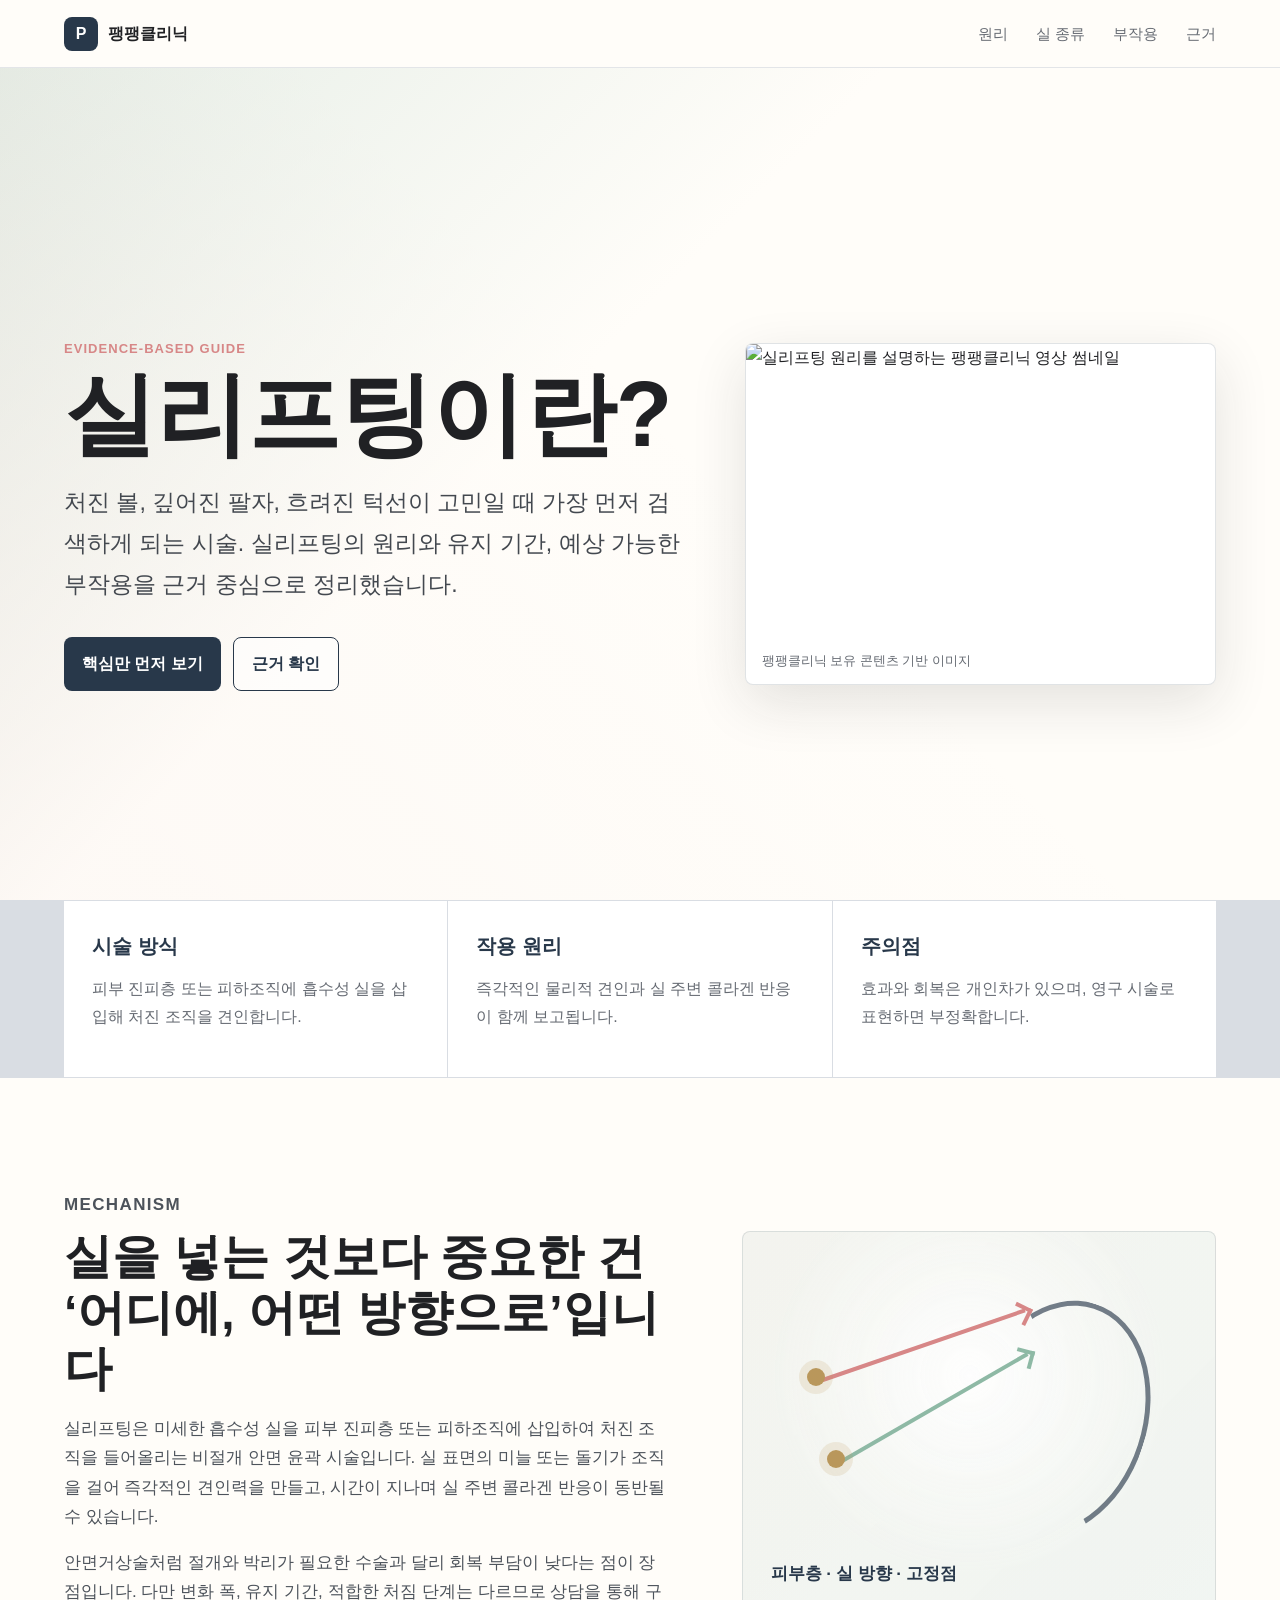
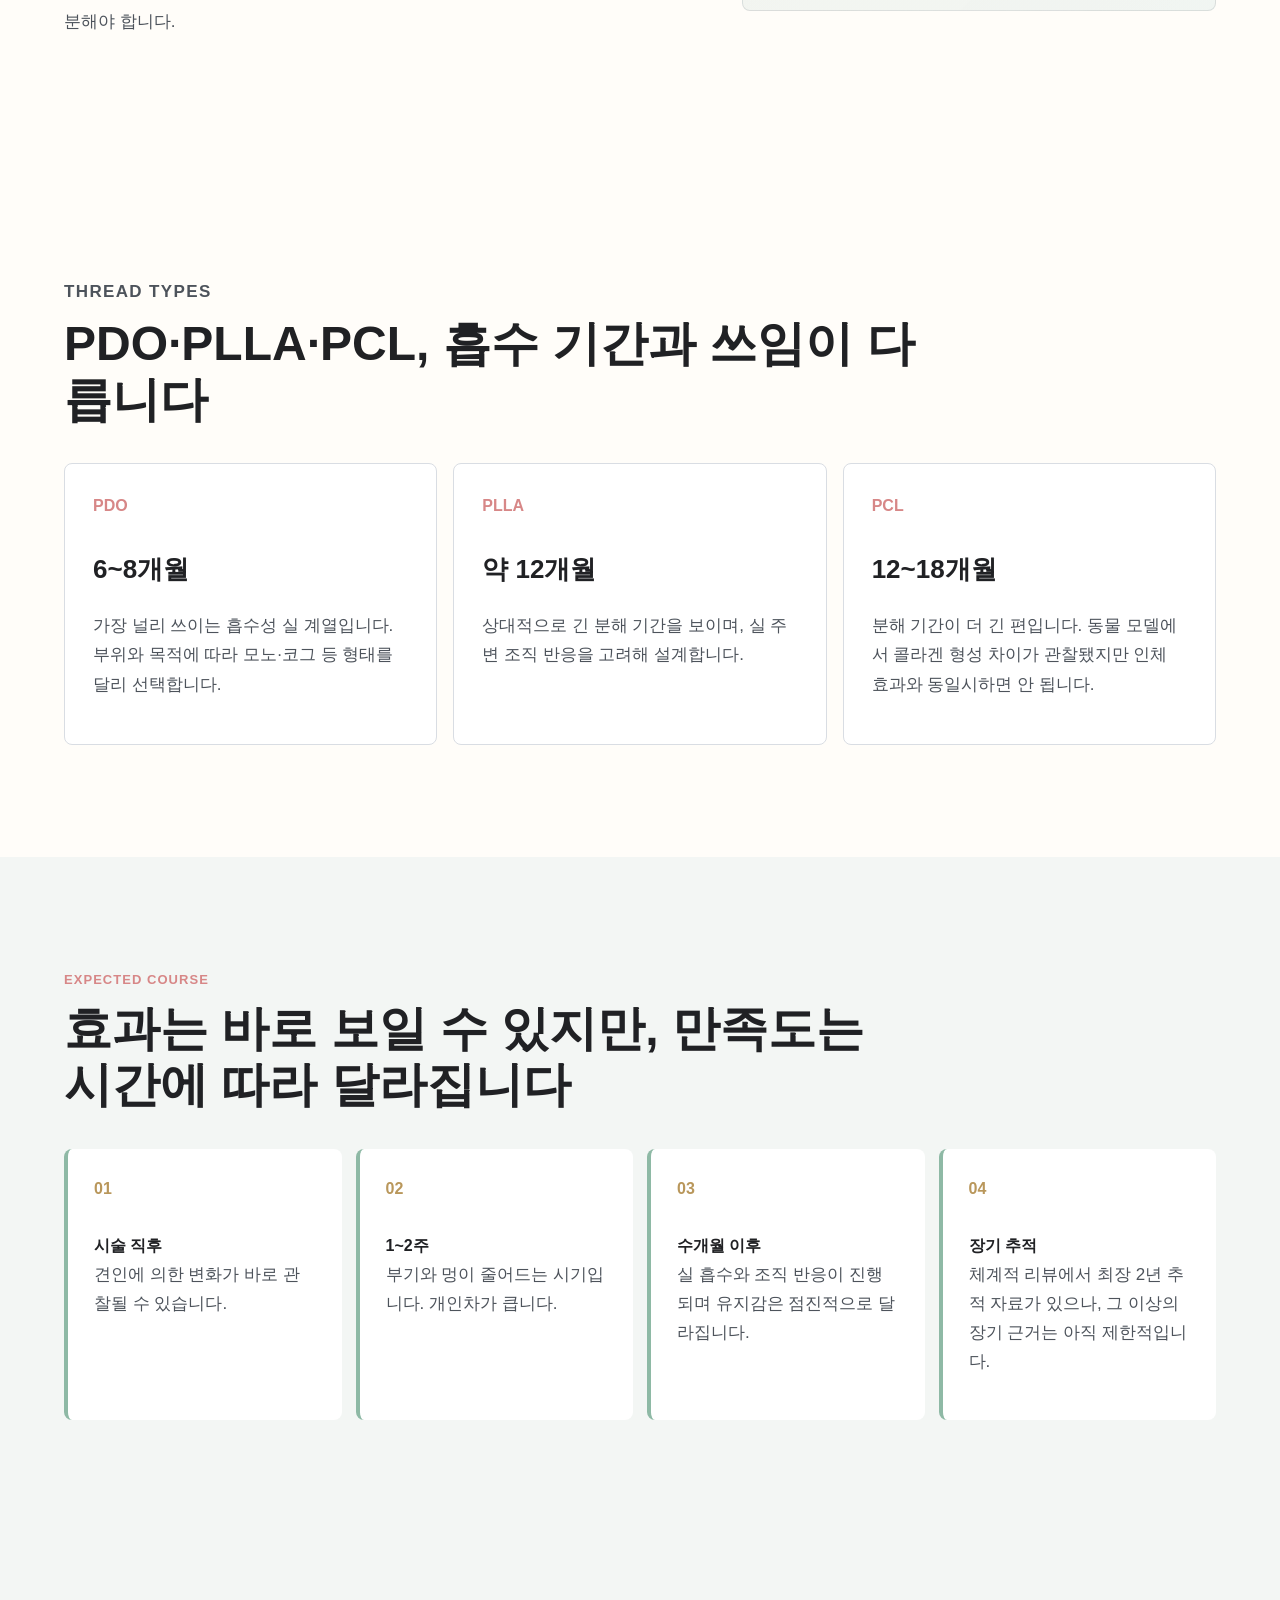
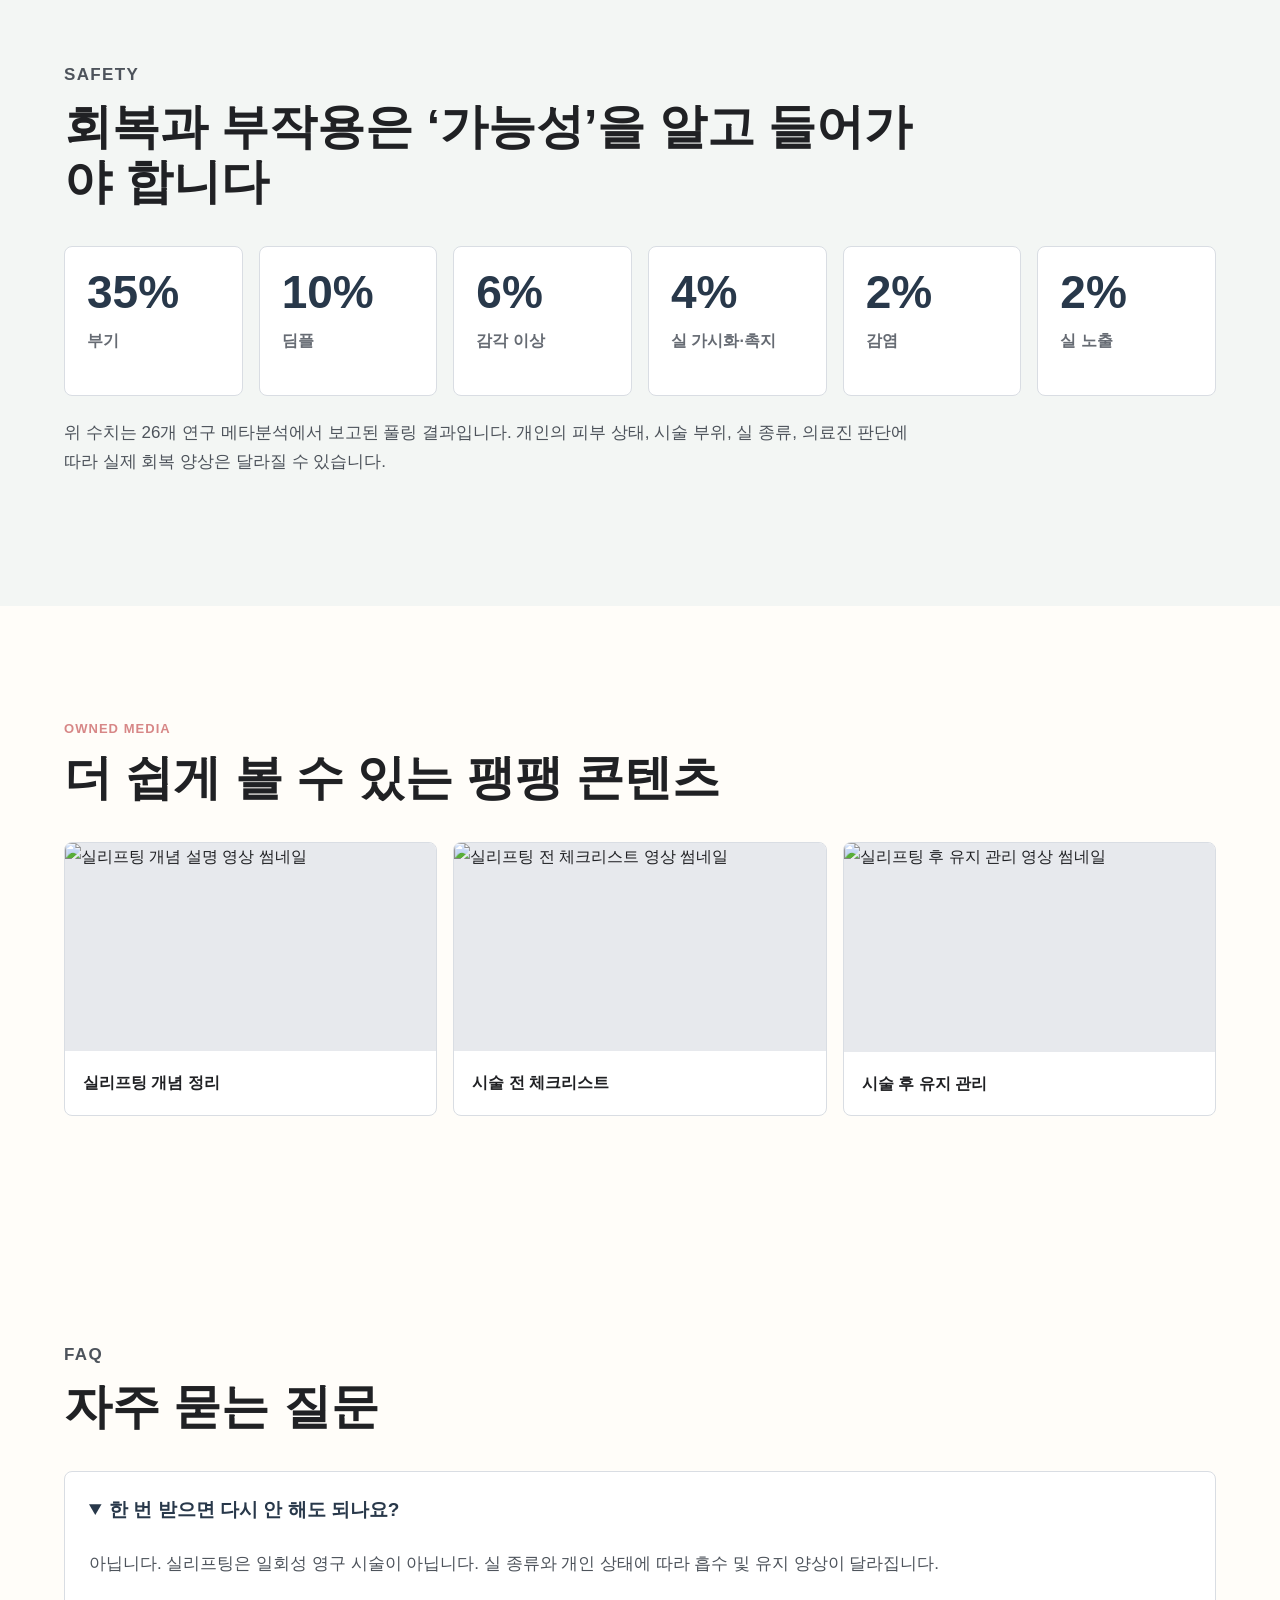
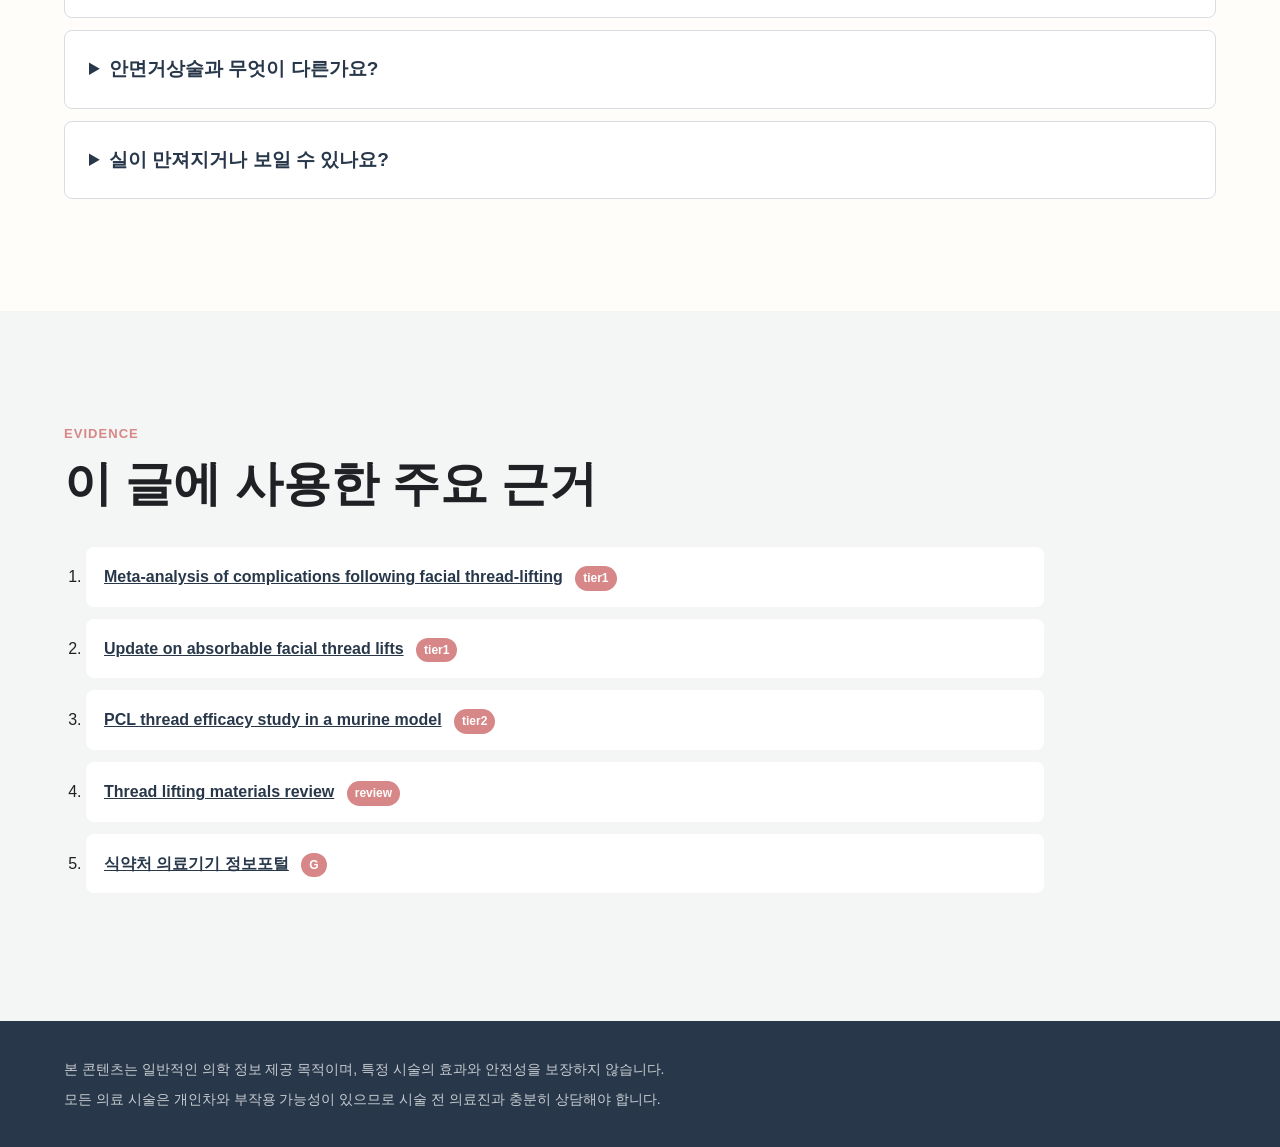
==== index.html @ 968f87be "init: 팽팽클리닉 콘텐츠 프리뷰 (실리프팅 1편, noindex)" ====
<!doctype html>
<html lang="ko">
  <head>
    <meta charset="utf-8">
    <meta name="viewport" content="width=device-width, initial-scale=1">
    <meta name="robots" content="noindex, nofollow, noarchive, nosnippet">
    <meta name="googlebot" content="noindex, nofollow">
    <meta http-equiv="refresh" content="0; url=./silifting/">
    <title>팽팽클리닉 콘텐츠</title>
    <link rel="canonical" href="./silifting/">
  </head>
  <body>
    <p><a href="./silifting/">실리프팅 콘텐츠 보기</a></p>
  </body>
</html>
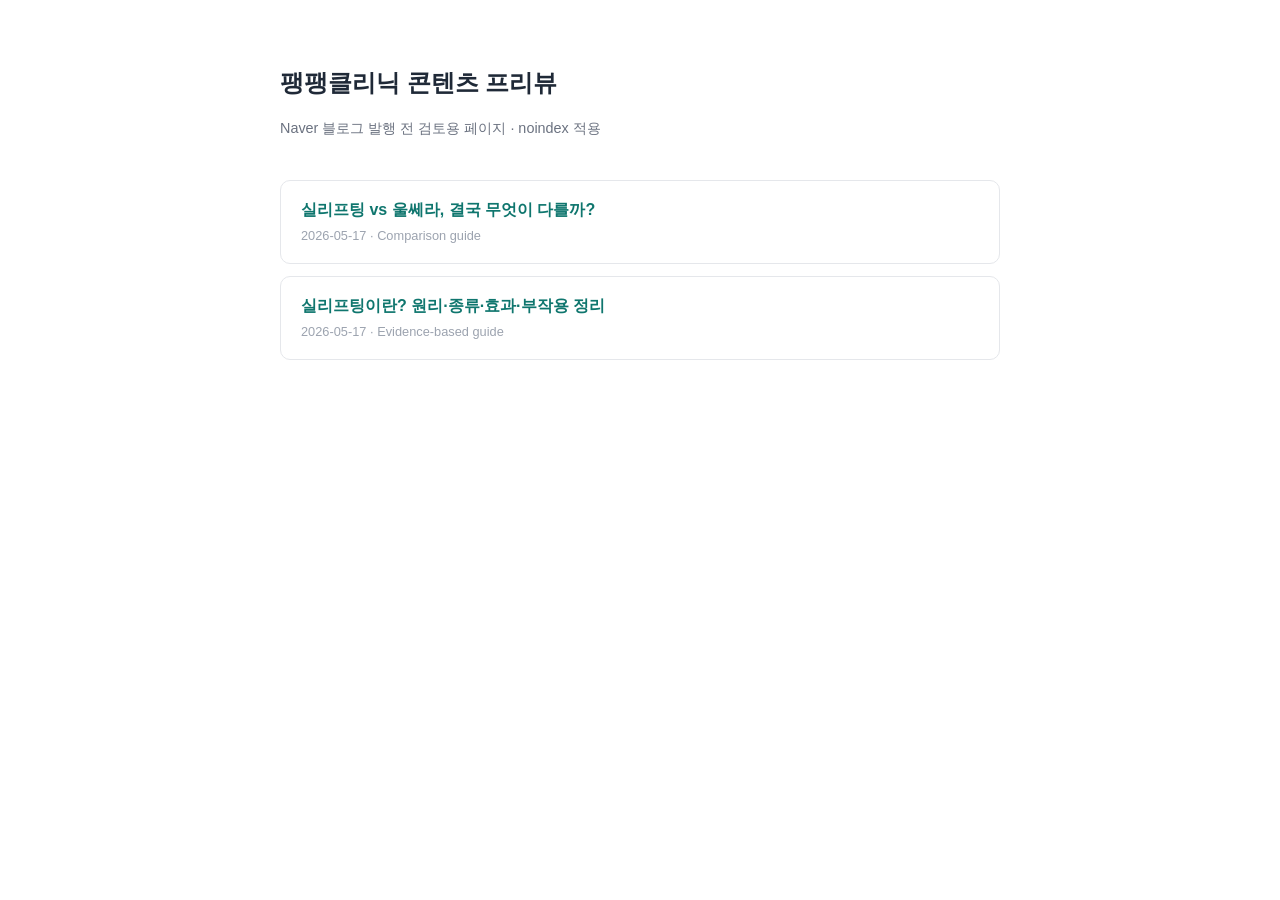
==== commit f0ca9b65: "add: 실리프팅 vs 울쎄라 (Consideration), 인덱스 페이지 목록형으로" ====
--- a/index.html
+++ b/index.html
@@ -5,11 +5,31 @@
     <meta name="viewport" content="width=device-width, initial-scale=1">
     <meta name="robots" content="noindex, nofollow, noarchive, nosnippet">
     <meta name="googlebot" content="noindex, nofollow">
-    <meta http-equiv="refresh" content="0; url=./silifting/">
-    <title>팽팽클리닉 콘텐츠</title>
-    <link rel="canonical" href="./silifting/">
+    <title>팽팽클리닉 콘텐츠 프리뷰</title>
+    <style>
+      body { font-family: -apple-system, BlinkMacSystemFont, "Segoe UI", "Noto Sans KR", sans-serif;
+             max-width: 720px; margin: 4rem auto; padding: 0 1.5rem; color: #1f2937; line-height: 1.6; }
+      h1 { font-size: 1.5rem; margin-bottom: .25rem; }
+      .meta { color: #6b7280; font-size: .9rem; margin-bottom: 2.5rem; }
+      ul { list-style: none; padding: 0; }
+      li { padding: 1rem 1.25rem; border: 1px solid #e5e7eb; border-radius: 10px; margin-bottom: .75rem; }
+      a { color: #0f766e; text-decoration: none; font-weight: 600; }
+      a:hover { text-decoration: underline; }
+      .date { display: block; color: #9ca3af; font-size: .8rem; margin-top: .25rem; }
+    </style>
   </head>
   <body>
-    <p><a href="./silifting/">실리프팅 콘텐츠 보기</a></p>
+    <h1>팽팽클리닉 콘텐츠 프리뷰</h1>
+    <p class="meta">Naver 블로그 발행 전 검토용 페이지 · noindex 적용</p>
+    <ul>
+      <li>
+        <a href="./silifting-vs-ulthera/">실리프팅 vs 울쎄라, 결국 무엇이 다를까?</a>
+        <span class="date">2026-05-17 · Comparison guide</span>
+      </li>
+      <li>
+        <a href="./silifting/">실리프팅이란? 원리·종류·효과·부작용 정리</a>
+        <span class="date">2026-05-17 · Evidence-based guide</span>
+      </li>
+    </ul>
   </body>
 </html>
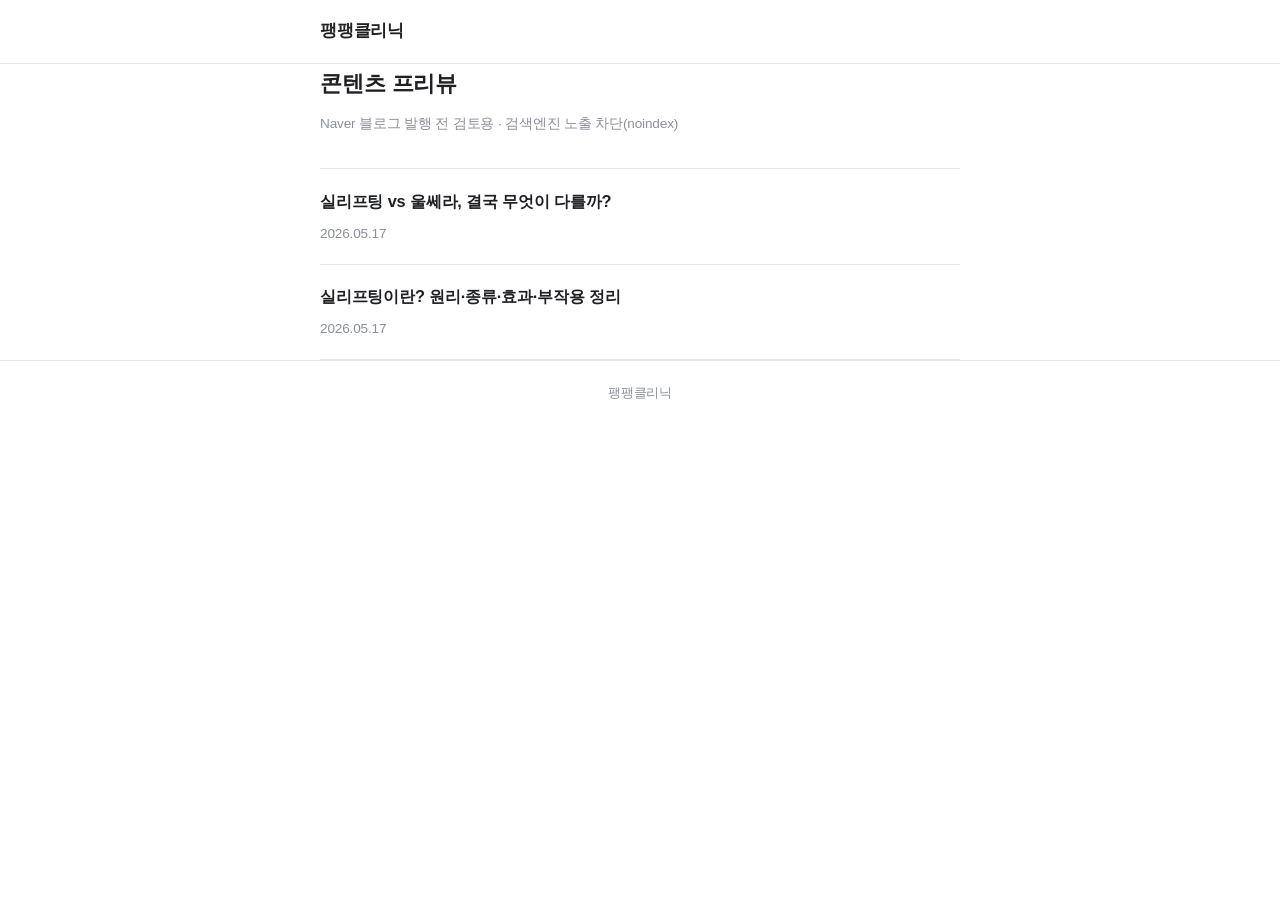
==== commit 87e89b33: "redesign: 단순 블로그 톤으로 전체 교체 (가독성 우선, 카드/SVG 도식 제거)" ====
--- a/index.html
+++ b/index.html
@@ -7,29 +7,74 @@
     <meta name="googlebot" content="noindex, nofollow">
     <title>팽팽클리닉 콘텐츠 프리뷰</title>
     <style>
-      body { font-family: -apple-system, BlinkMacSystemFont, "Segoe UI", "Noto Sans KR", sans-serif;
-             max-width: 720px; margin: 4rem auto; padding: 0 1.5rem; color: #1f2937; line-height: 1.6; }
-      h1 { font-size: 1.5rem; margin-bottom: .25rem; }
-      .meta { color: #6b7280; font-size: .9rem; margin-bottom: 2.5rem; }
-      ul { list-style: none; padding: 0; }
-      li { padding: 1rem 1.25rem; border: 1px solid #e5e7eb; border-radius: 10px; margin-bottom: .75rem; }
-      a { color: #0f766e; text-decoration: none; font-weight: 600; }
-      a:hover { text-decoration: underline; }
-      .date { display: block; color: #9ca3af; font-size: .8rem; margin-top: .25rem; }
+      :root {
+        --text: #1f2024;
+        --soft: #4a4f57;
+        --muted: #8a8f99;
+        --line: #e5e7eb;
+        --bg-soft: #f7f7f8;
+      }
+      * { box-sizing: border-box; }
+      body {
+        margin: 0;
+        background: #fff;
+        color: var(--text);
+        font-family: "Apple SD Gothic Neo", "Noto Sans KR", "맑은 고딕", -apple-system, BlinkMacSystemFont, "Segoe UI", sans-serif;
+        font-size: 17px;
+        line-height: 1.8;
+        letter-spacing: -0.01em;
+        word-break: keep-all;
+      }
+      .wrap { max-width: 680px; margin: 0 auto; padding: 0 1.25rem; }
+      header { border-bottom: 1px solid var(--line); }
+      header .wrap { display: flex; align-items: center; padding: 1rem 1.25rem; }
+      .brand { font-weight: 700; }
+      main { padding: 2.5rem 0 3rem; }
+      h1 { font-size: 1.4rem; margin: 0 0 .5rem; }
+      .meta { color: var(--muted); font-size: .85rem; margin: 0 0 2rem; }
+      ul { list-style: none; padding: 0; margin: 0; }
+      li {
+        border-bottom: 1px solid var(--line);
+        padding: 1.1rem 0;
+      }
+      li:first-child { border-top: 1px solid var(--line); }
+      li a {
+        color: var(--text);
+        text-decoration: none;
+        font-weight: 600;
+        font-size: 1.02rem;
+      }
+      li a:hover { color: #1f5f5b; }
+      .date { display: block; color: var(--muted); font-size: .85rem; margin-top: .25rem; }
+      footer {
+        border-top: 1px solid var(--line);
+        padding: 1.25rem 0;
+        color: var(--muted);
+        font-size: .8rem;
+        text-align: center;
+      }
     </style>
   </head>
   <body>
-    <h1>팽팽클리닉 콘텐츠 프리뷰</h1>
-    <p class="meta">Naver 블로그 발행 전 검토용 페이지 · noindex 적용</p>
-    <ul>
-      <li>
-        <a href="./silifting-vs-ulthera/">실리프팅 vs 울쎄라, 결국 무엇이 다를까?</a>
-        <span class="date">2026-05-17 · Comparison guide</span>
-      </li>
-      <li>
-        <a href="./silifting/">실리프팅이란? 원리·종류·효과·부작용 정리</a>
-        <span class="date">2026-05-17 · Evidence-based guide</span>
-      </li>
-    </ul>
+    <header>
+      <div class="wrap"><span class="brand">팽팽클리닉</span></div>
+    </header>
+
+    <main class="wrap">
+      <h1>콘텐츠 프리뷰</h1>
+      <p class="meta">Naver 블로그 발행 전 검토용 · 검색엔진 노출 차단(noindex)</p>
+      <ul>
+        <li>
+          <a href="./silifting-vs-ulthera/">실리프팅 vs 울쎄라, 결국 무엇이 다를까?</a>
+          <span class="date">2026.05.17</span>
+        </li>
+        <li>
+          <a href="./silifting/">실리프팅이란? 원리·종류·효과·부작용 정리</a>
+          <span class="date">2026.05.17</span>
+        </li>
+      </ul>
+    </main>
+
+    <footer><div class="wrap">팽팽클리닉</div></footer>
   </body>
 </html>
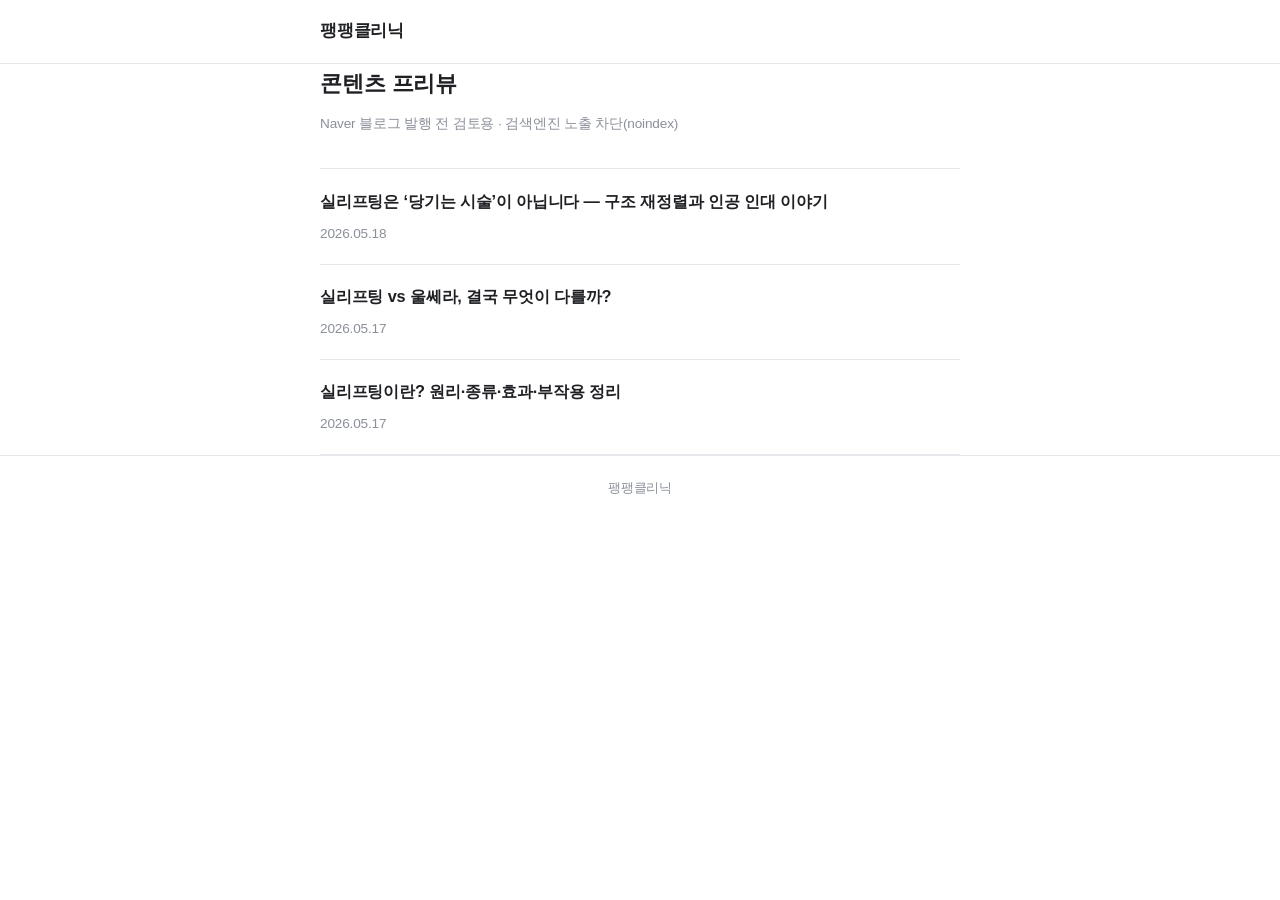
==== commit 4984c4eb: "add: 실리프팅 구조 재정렬 (3편, 사용자 제공 본문 기반 1인칭 재구성)" ====
--- a/index.html
+++ b/index.html
@@ -65,11 +65,15 @@
       <p class="meta">Naver 블로그 발행 전 검토용 · 검색엔진 노출 차단(noindex)</p>
       <ul>
         <li>
-          <a href="./silifting-vs-ulthera/">실리프팅 vs 울쎄라, 결국 무엇이 다를까?</a>
+          <a href="./threadlifting-structural-realignment/">실리프팅은 ‘당기는 시술’이 아닙니다 — 구조 재정렬과 인공 인대 이야기</a>
+          <span class="date">2026.05.18</span>
+        </li>
+        <li>
+          <a href="./threadlifting-vs-ulthera/">실리프팅 vs 울쎄라, 결국 무엇이 다를까?</a>
           <span class="date">2026.05.17</span>
         </li>
         <li>
-          <a href="./silifting/">실리프팅이란? 원리·종류·효과·부작용 정리</a>
+          <a href="./threadlifting/">실리프팅이란? 원리·종류·효과·부작용 정리</a>
           <span class="date">2026.05.17</span>
         </li>
       </ul>
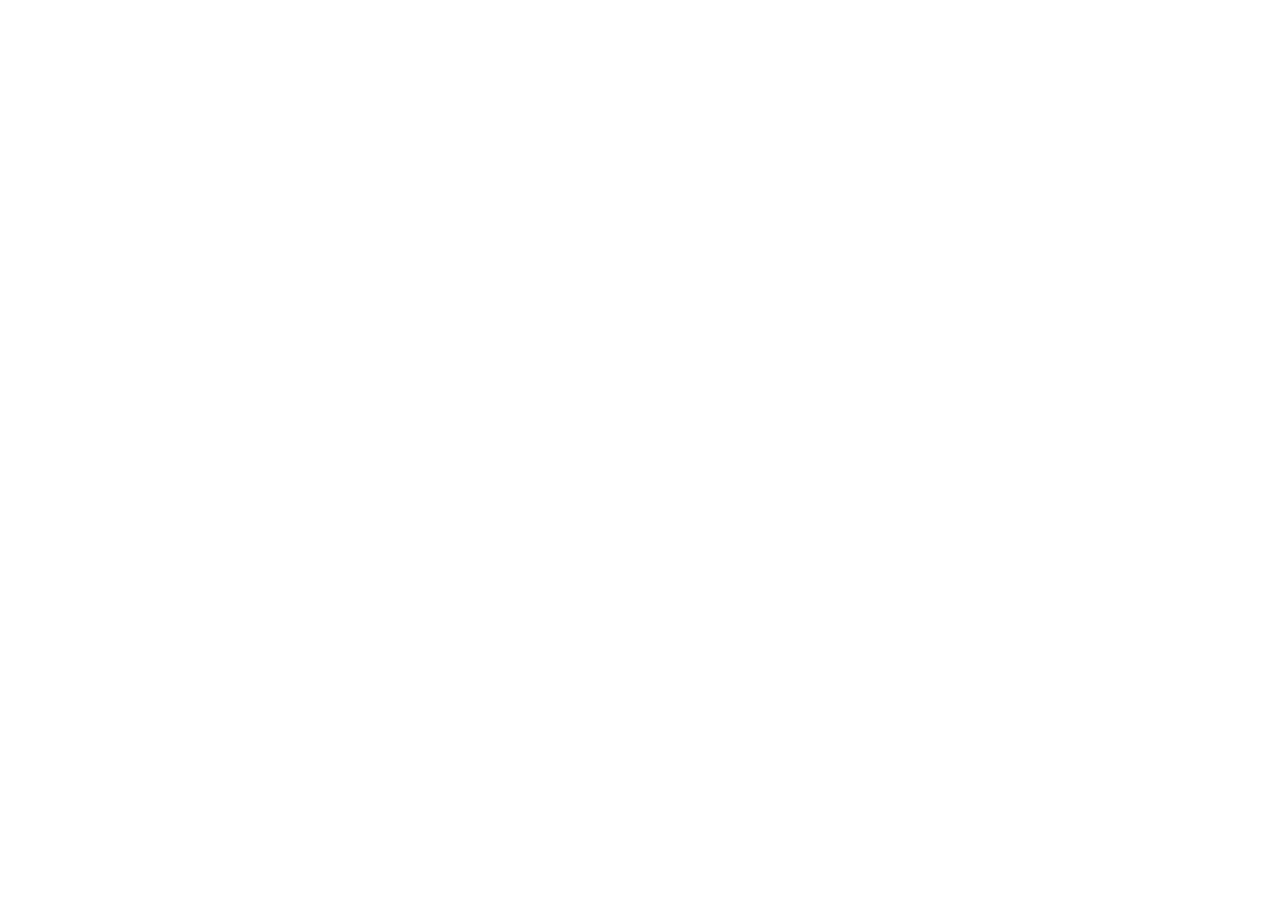
==== commit 644976c9: "redirect: 모든 페이지를 OCI 통합 사이트로 이전 (ppcreator.158.180.69.237.nip.io)" ====
--- a/index.html
+++ b/index.html
@@ -2,83 +2,15 @@
 <html lang="ko">
   <head>
     <meta charset="utf-8">
-    <meta name="viewport" content="width=device-width, initial-scale=1">
-    <meta name="robots" content="noindex, nofollow, noarchive, nosnippet">
-    <meta name="googlebot" content="noindex, nofollow">
-    <title>팽팽클리닉 콘텐츠 프리뷰</title>
-    <style>
-      :root {
-        --text: #1f2024;
-        --soft: #4a4f57;
-        --muted: #8a8f99;
-        --line: #e5e7eb;
-        --bg-soft: #f7f7f8;
-      }
-      * { box-sizing: border-box; }
-      body {
-        margin: 0;
-        background: #fff;
-        color: var(--text);
-        font-family: "Apple SD Gothic Neo", "Noto Sans KR", "맑은 고딕", -apple-system, BlinkMacSystemFont, "Segoe UI", sans-serif;
-        font-size: 17px;
-        line-height: 1.8;
-        letter-spacing: -0.01em;
-        word-break: keep-all;
-      }
-      .wrap { max-width: 680px; margin: 0 auto; padding: 0 1.25rem; }
-      header { border-bottom: 1px solid var(--line); }
-      header .wrap { display: flex; align-items: center; padding: 1rem 1.25rem; }
-      .brand { font-weight: 700; }
-      main { padding: 2.5rem 0 3rem; }
-      h1 { font-size: 1.4rem; margin: 0 0 .5rem; }
-      .meta { color: var(--muted); font-size: .85rem; margin: 0 0 2rem; }
-      ul { list-style: none; padding: 0; margin: 0; }
-      li {
-        border-bottom: 1px solid var(--line);
-        padding: 1.1rem 0;
-      }
-      li:first-child { border-top: 1px solid var(--line); }
-      li a {
-        color: var(--text);
-        text-decoration: none;
-        font-weight: 600;
-        font-size: 1.02rem;
-      }
-      li a:hover { color: #1f5f5b; }
-      .date { display: block; color: var(--muted); font-size: .85rem; margin-top: .25rem; }
-      footer {
-        border-top: 1px solid var(--line);
-        padding: 1.25rem 0;
-        color: var(--muted);
-        font-size: .8rem;
-        text-align: center;
-      }
-    </style>
+    <meta http-equiv="refresh" content="0; url=https://ppcreator.158.180.69.237.nip.io/">
+    <link rel="canonical" href="https://ppcreator.158.180.69.237.nip.io/">
+    <meta name="robots" content="noindex, nofollow">
+    <title>이전 안내 — 팽팽클리닉 콘텐츠</title>
+    <style>body{font-family:system-ui,-apple-system,sans-serif;max-width:480px;margin:4rem auto;padding:0 1rem;color:#1f2024;line-height:1.7;}a{color:#1f5f5b;}</style>
   </head>
   <body>
-    <header>
-      <div class="wrap"><span class="brand">팽팽클리닉</span></div>
-    </header>
-
-    <main class="wrap">
-      <h1>콘텐츠 프리뷰</h1>
-      <p class="meta">Naver 블로그 발행 전 검토용 · 검색엔진 노출 차단(noindex)</p>
-      <ul>
-        <li>
-          <a href="./threadlifting-structural-realignment/">실리프팅은 ‘당기는 시술’이 아닙니다 — 구조 재정렬과 인공 인대 이야기</a>
-          <span class="date">2026.05.18</span>
-        </li>
-        <li>
-          <a href="./threadlifting-vs-ulthera/">실리프팅 vs 울쎄라, 결국 무엇이 다를까?</a>
-          <span class="date">2026.05.17</span>
-        </li>
-        <li>
-          <a href="./threadlifting/">실리프팅이란? 원리·종류·효과·부작용 정리</a>
-          <span class="date">2026.05.17</span>
-        </li>
-      </ul>
-    </main>
-
-    <footer><div class="wrap">팽팽클리닉</div></footer>
+    <p>팽팽클리닉 콘텐츠 프리뷰는 새 주소로 이전했습니다.</p>
+    <p><a href="https://ppcreator.158.180.69.237.nip.io/">https://ppcreator.158.180.69.237.nip.io/</a></p>
+    <p>자동으로 이동되지 않으면 위 링크를 눌러주세요.</p>
   </body>
 </html>
